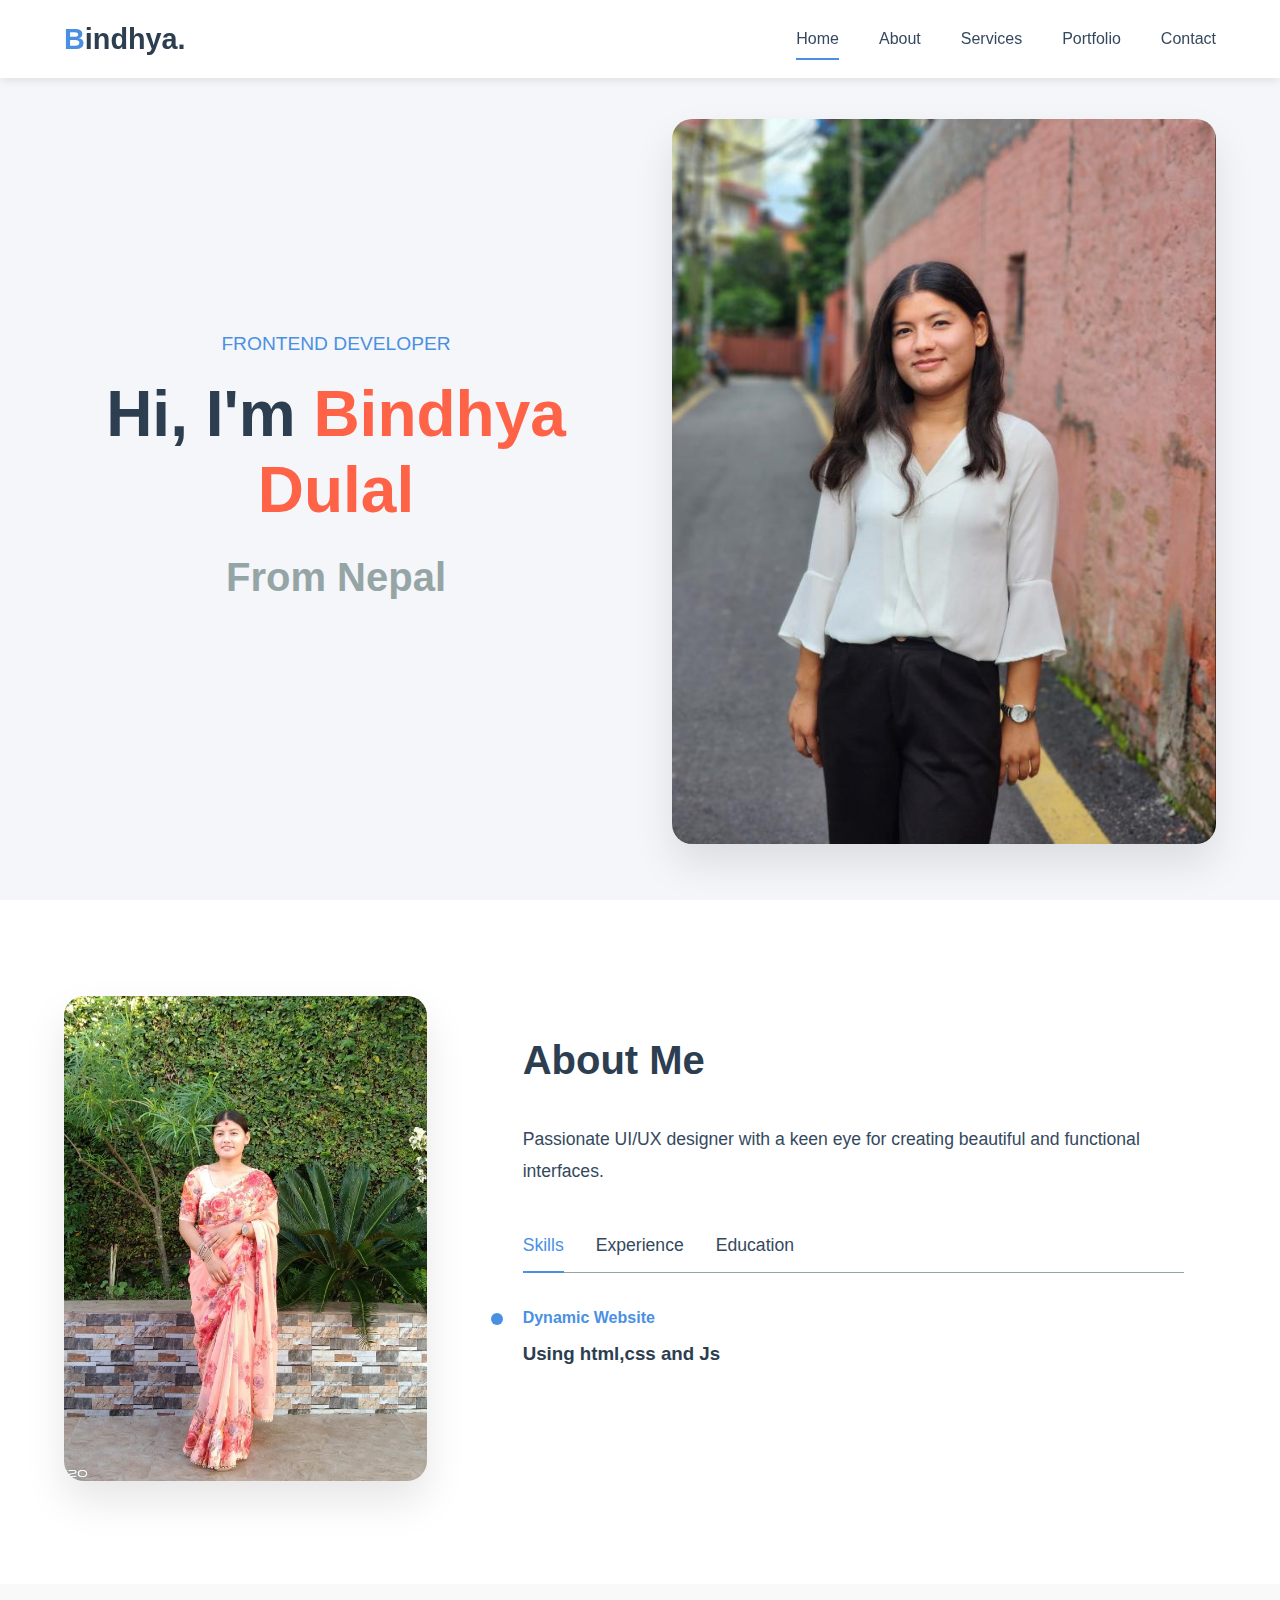
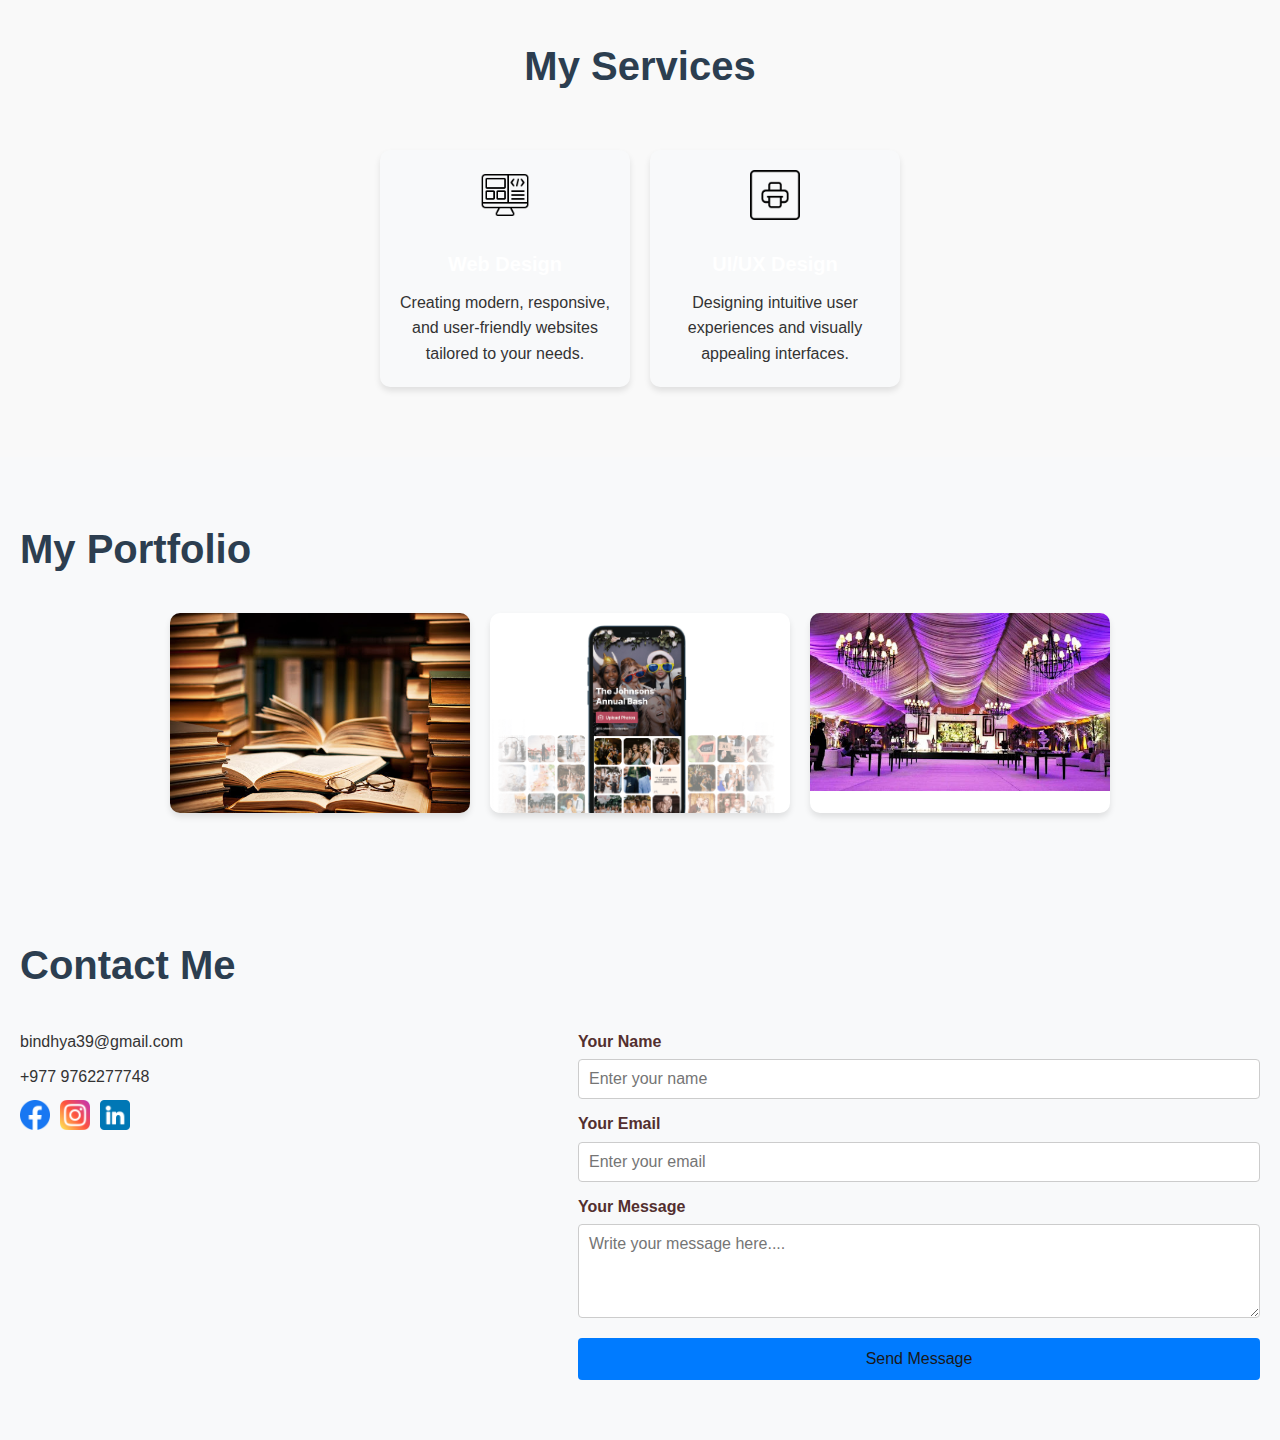
==== index.html @ 045f5d32 "final" ====
<!-- index.html -->
<!DOCTYPE html>
<html lang="en">
<head>
    <meta charset="UTF-8">
    <meta name="viewport" content="width=device-width, initial-scale=1.0">
    <title>Portfolio Website</title>
    <link rel="stylesheet" href="css/style.css">
    <link rel="stylesheet" href="css/navbar.css">
    <link rel="stylesheet" href="css/home.css">
    <link rel="stylesheet" href="css/about.css">
    <link rel="stylesheet" href="css/services.css">
    <link rel="stylesheet" href="css/portfolio.css">
    <link rel="stylesheet" href="css/contact.css">
</head>
<body>
    <!-- Navbar -->
    <nav class="navbar">
        <div class="logo"><span>B</span>indhya.</div>
        <div class="nav-links">
            <a href="#home" class="active">Home</a>
            <a href="#about">About</a>
            <a href="#services">Services</a>
            <a href="#portfolio">Portfolio</a>
            <a href="#contact">Contact</a>
        </div>
        <div class="hamburger">
            <span></span>
            <span></span>
            <span></span>
        </div>
    </nav>

    <!-- Hero Section -->
    <section id="home" class="hero">
        <div class="hero-content">
            <p class="subtitle">FRONTEND DEVELOPER</p>
            <h1 class="hero-title">Hi, I'm <span class="accent">Bindhya Dulal</span></h1>
            <h2 class="hero-subtitle">From Nepal</h2>
        </div>
        <div class="hero-image">
            <img src="img/bin.png" alt="Profile Image">
        </div>
    </section>

    <!-- About Section -->
    <div id="about" class="section about">
        <div class="about-image">
            <img src="img/bin1.png" alt="Profile">
        </div>
        <div class="about-content">
            <h2 class="section-title">About Me</h2>
            <p class="about-text">Passionate UI/UX designer with a keen eye for creating beautiful and functional interfaces.</p>

            <div class="tabs">
                <button class="tab active" data-tab="skills">Skills</button>
                <button class="tab" data-tab="experience">Experience</button>
                <button class="tab" data-tab="education">Education</button>
            </div>

            <div class="tab-content active" id="skills">
                <div class="skill-item">
                    <h4>Dynamic Website</h4>
                    <h3>Using html,css and Js</h3>
                </div>
                <!-- Add more skills -->
            </div>

            <div class="tab-content" id="experience">
                <div class="timeline">
                    <div class="timeline-item">
                        <h4>2022 - Present</h4>
                        <h3>Collge projects and Hackathon</h3>
                    </div>
                    <!-- Add more experience -->
                </div>
            </div>

            <div class="tab-content" id="education">
                <div class="timeline">
                    <div class="timeline-item">
                        <h4>2020-2025</h4>
                        <h3>Bsc.CSIT(NCCS)</h3>
                    </div>
                    <div class="timeline-item">
                        <h4>2020</h4>
                        <h3>+2 Science(KMC)</h3>
                    </div>
                    <div class="timeline-item">
                        <h4>2018</h4>
                        <h3>SEE(Fluorescent Secondary School)</h3>
                    </div>
                </div>
            </div>
        </div>
    </div>

    <!-- Services Section -->
    <div id="services" class="section services">
        <h2 class="section-title">My Services</h2>
        <div class="services-container">
            <!-- Web Design Card -->
            <div class="service-card">
                <div class="service-icon">
                    <img src="img/front-end-programming.png" alt="Web Design">
                </div>
                <h3>Web Design</h3>
                <p>Creating modern, responsive, and user-friendly websites tailored to your needs.</p>
            </div>

            <!-- UI/UX Design Card -->
            <div class="service-card">
                <div class="service-icon">
                    <img src="img/printer.png" alt="UI/UX Design">
                </div>
                <h3>UI/UX Design</h3>
                <p>Designing intuitive user experiences and visually appealing interfaces.</p>
            </div>
        </div>
    </div>



    <!-- Portfolio Section -->
    <div id="portfolio" class="section portfolio">
        <h2 class="section-title">My Portfolio</h2>
        <div class="portfolio-container">
            <!-- Book Review Site Card -->
            <div class="portfolio-card" onclick="openGitHub('https://github.com/bindhyadulal/Book_Review_Site')" >
                <div class="portfolio-image">
                    <img src="img/book.png" alt="Book Review Site">
                </div>
                <div class="portfolio-description">
                    <h3>Book Review Site</h3>
                    <p>A platform for users to review and rate books they've read. Features user authentication and personalized recommendations.</p>
                </div>
            </div>
    
            <!-- Event Photo Sharing System Card -->
            <div class="portfolio-card"onclick="openGitHub('https://github.com/bindhyadulal/Event_photo_sharing_system')" >
                <div class="portfolio-image">
                    <img src="img/share.png" alt="Event Photo Sharing System">
                </div>
                <div class="portfolio-description">
                    <h3>Event Photo Sharing</h3>
                    <p>A web application for guests to upload and share photos during an event. Includes tagging and real-time updates.</p>
                </div>
            </div>
    
            <!-- Event Management System Card -->
            <div class="portfolio-card" onclick="openGitHub('https://github.com/bindhyadulal/Event_management_site')">
                <div class="portfolio-image">
                    <img src="img/event.png" alt="Event Management System">
                </div>
                <div class="portfolio-description">
                    <h3>Event Management System</h3>
                    <p>An event management platform for organizing, scheduling, and tracking events. Includes guest registration and payment integration.</p>
                </div>
            </div>
        </div>
    </div>
    

    <!-- Contact Section -->
    <div id="contact" class="section contact">
        <h2 class="section-title">Contact <span>Me</span></h2>
    
        <div class="contact-container">
            <!-- Left Side: Contact Info -->
            <div class="contact-info">
                <ul>
                    <li>
                        <p>bindhya39@gmail.com</p>
                    </li>
                    <li>
                        <p>+977 9762277748</p>
                    </li>
                    <li>
                        <div class="social-icons">
                            <a href="https://www.facebook.com/bindhyadulal7" target="_blank">
                                <img src="img/facebook.png" alt="Facebook">
                            </a>
                            <a href="https://www.instagram.com/dulalbindhya/" target="_blank">
                                <img src="img/instagram.png" alt="Instagram">
                            </a>
                            <a href="https://www.linkedin.com/in/bindhyadulal/" target="_blank">
                                <img src="img/linkedin.png" alt="LinkedIn">
                            </a>
                        </div>
                    </li>
                </ul>
            </div>
    
            <!-- Right Side: Contact Form -->
            <div class="contact-form">
                <form id="contact-form" method="POST">
                    <div class="form-group">
                        <label for="name">Your Name</label>
                        <input type="text" id="name" name="name" placeholder="Enter your name" required>
                    </div>
                
                    <div class="form-group">
                        <label for="email">Your Email</label>
                        <input type="email" id="email" name="email" placeholder="Enter your email">
                    </div>
                
                    <div class="form-group">
                        <label for="message">Your Message</label>
                        <textarea id="message" name="message" rows="4" placeholder="Write your message here...." required></textarea>
                    </div>
                
                    <button type="submit">Send Message</button>
                </form>
            </div>

            <script>
                function openGitHub(url) {
                    window.open(url, "_blank");
                }
            </script>
            

    <script src="js/main.js"></script>
</body>
</html>
---- css/style.css ----
/* css/style.css */
:root {
    --primary-color: #4A90E2;
    --secondary-color: #2ECC71;
    --background-color: #F5F6FA;
    --dark-color: #2C3E50;
    --light-color: #FFFFFF;
    --accent-color: #E74C3C;
    --text-color: #34495E;
    --gray-color: #95A5A6;
}

* {
    margin: 0;
    padding: 0;
    box-sizing: border-box;
    font-family: 'Inter', sans-serif;
}

body {
    background-color: var(--background-color);
    color: var(--text-color);
    line-height: 1.6;
}

.btn {
    padding: 12px 24px;
    border-radius: 8px;
    font-weight: 500;
    text-decoration: none;
    transition: all 0.3s ease;
}

.btn.primary {
    background-color: var(--primary-color);
    color: var(--light-color);
}

.btn.secondary {
    background-color: transparent;
    border: 2px solid var(--primary-color);
    color: var(--primary-color);
}

.section-title {
    font-size: 2.5rem;
    margin-bottom: 2rem;
    color: var(--dark-color);
}


/* css/home.css */
.hero {
    min-height: 90vh;
    display: grid;
    grid-template-columns: 1fr 1fr;
    gap: 2rem;
    padding: 4rem;
    align-items: center;
}

.hero-title {
    font-size: 4rem;
    margin-bottom: 1rem;
    color: var(--dark-color);
}

.hero-subtitle {
    font-size: 2rem;
    color: var(--gray-color);
}

/* css/about.css */
.about {
    padding: 4rem;
    display: grid;
    grid-template-columns: 1fr 2fr;
    gap: 4rem;
}

.tabs {
    display: flex;
    gap: 2rem;
    margin: 2rem 0;
}

.tab {
    padding: 0.5rem 1rem;
    border: none;
    background: none;
    font-weight: 500;
    color: var(--text-color);
    cursor: pointer;
    position: relative;
}

.tab.active::after {
    content: '';
    position: absolute;
    bottom: -2px;
    left: 0;
    width: 100%;
    height: 2px;
    background-color: var(--primary-color);
}
.hero { background: #111; color: white; text-align: center; }
        .about { background: #222; color: white; }
        .services { background: #333; color: white; }
        .portfolio { background: #444; color: white; }
        .contact { background: #555; color: white; }

        .hero h1 span, .contact h1 span {
            color: #ff6347;
        }

        /* Smooth scrolling for navigation links */
        html {
            scroll-behavior: smooth;
        }
/* Add more component-specific styles */
---- css/navbar.css ----
/* navbar.css */
.navbar {
    position: fixed;
    top: 0;
    left: 0;
    width: 100%;
    background-color: var(--light-color);
    padding: 1rem 5%;
    display: flex;
    justify-content: space-between;
    align-items: center;
    z-index: 1000;
    box-shadow: 0 2px 10px rgba(0, 0, 0, 0.1);
}

.logo {
    font-size: 1.8rem;
    font-weight: 700;
    color: var(--dark-color);
}

.logo span {
    color: var(--primary-color);
}

.nav-links {
    display: flex;
    gap: 2.5rem;
}

.nav-links a {
    color: var(--text-color);
    text-decoration: none;
    font-weight: 500;
    font-size: 1rem;
    position: relative;
    padding: 0.5rem 0;
}

.nav-links a::after {
    content: '';
    position: absolute;
    bottom: 0;
    left: 0;
    width: 0;
    height: 2px;
    background-color: var(--primary-color);
    transition: width 0.3s ease;
}

.nav-links a:hover::after,
.nav-links a.active::after {
    width: 100%;
}

.hamburger {
    display: none;
    cursor: pointer;
    width: 24px;
    height: 24px;
    position: relative;
}

.hamburger span {
    display: block;
    width: 100%;
    height: 2px;
    background-color: var(--dark-color);
    margin: 6px 0;
    transition: transform 0.3s ease;
}

@media (max-width: 768px) {
    .hamburger {
        display: block;
    }

    .nav-links {
        position: fixed;
        top: 70px;
        left: -100%;
        width: 100%;
        height: calc(100vh - 70px);
        background-color: var(--light-color);
        flex-direction: column;
        align-items: center;
        padding-top: 2rem;
        transition: left 0.3s ease;
    }

    .nav-links.active {
        left: 0;
    }

    .hamburger.active span:nth-child(1) {
        transform: rotate(45deg) translate(7px, 7px);
    }

    .hamburger.active span:nth-child(2) {
        opacity: 0;
    }

    .hamburger.active span:nth-child(3) {
        transform: rotate(-45deg) translate(7px, -7px);
    }
}
---- css/home.css ----
/* home.css */
.hero {
    min-height: 100vh;
    display: grid;
    grid-template-columns: 1fr 1fr;
    gap: 4rem;
    padding: 0 5%;
    align-items: center;
    background-color: var(--background-color);
    padding-top: 70px; /* Account for fixed navbar */
}

.hero-content {
    animation: fadeInUp 1s ease;
}

.subtitle {
    color: var(--primary-color);
    font-size: 1.2rem;
    font-weight: 500;
    margin-bottom: 1rem;
}

.hero-title {
    font-size: 4rem;
    line-height: 1.2;
    color: var(--dark-color);
    margin-bottom: 1rem;
}

.hero-title span {
    color: var(--primary-color);
}

.hero-subtitle {
    font-size: 2.5rem;
    color: var(--gray-color);
    margin-bottom: 2rem;
}

.cta-buttons {
    display: flex;
    gap: 1.5rem;
    margin-top: 2rem;
}

.hero-image {
    position: relative;
    animation: fadeInRight 1s ease;
}

.hero-image img {
    width: 100%;
    height: auto;
    border-radius: 20px;
    box-shadow: 0 20px 40px rgba(0, 0, 0, 0.1);
}

.hero-image::after {
    content: '';
    position: absolute;
    top: 20px;
    right: -20px;
    width: 100%;
    height: 100%;
    border: 2px solid var(--primary-color);
    border-radius: 20px;
    z-index: -1;
}

@keyframes fadeInUp {
    from {
        opacity: 0;
        transform: translateY(30px);
    }
    to {
        opacity: 1;
        transform: translateY(0);
    }
}

@keyframes fadeInRight {
    from {
        opacity: 0;
        transform: translateX(30px);
    }
    to {
        opacity: 1;
        transform: translateX(0);
    }
}

@media (max-width: 768px) {
    .hero {
        grid-template-columns: 1fr;
        text-align: center;
        gap: 2rem;
    }

    .hero-title {
        font-size: 3rem;
    }

    .hero-subtitle {
        font-size: 2rem;
    }

    .cta-buttons {
        justify-content: center;
    }

    .hero-image::after {
        display: none;
    }
}
---- css/about.css ----
/* about.css */
.about {
    padding: 6rem 5%;
    background-color: var(--light-color);
}

.about-image {
    position: relative;
    width: 100%;
    height: 100%;
}

.about-image img {
    width: 100%;
    height: auto;
    border-radius: 20px;
    box-shadow: 0 20px 40px rgba(0, 0, 0, 0.1);
}

.about-content {
    padding: 2rem;
}

.about-text {
    font-size: 1.1rem;
    color: var(--text-color);
    margin-bottom: 2rem;
    line-height: 1.8;
}

.tabs {
    display: flex;
    gap: 2rem;
    margin-bottom: 2rem;
    border-bottom: 1px solid var(--gray-color);
}

.tab {
    padding: 1rem 0;
    font-size: 1.1rem;
    font-weight: 500;
    color: var(--text-color);
    cursor: pointer;
    background: none;
    border: none;
    position: relative;
}

.tab.active {
    color: var(--primary-color);
}

.tab.active::after {
    content: '';
    position: absolute;
    bottom: -1px;
    left: 0;
    width: 100%;
    height: 2px;
    background-color: var(--primary-color);
}

.tab-content {
    display: none;
    animation: fadeIn 0.5s ease;
}

.tab-content.active {
    display: block;
}

.skill-item {
    margin-bottom: 2rem;
    position: relative;
}

.skill-item::before {
    content: '';
    position: absolute;
    left: -2rem;
    top: 0.5rem;
    width: 12px;
    height: 12px;
    border-radius: 50%;
    background-color: var(--primary-color);
}

.skill-item::after {
    content: '';
    position: absolute;
    left: -1.6rem;
    top: 1rem;
    width: 2px;
    height: calc(100% + 1rem);
    background-color: var(--gray-color);
}

.skill-item:last-child::after {
    display: none;
}

.skill-item h4 {
    color: var(--primary-color);
    margin-bottom: 0.5rem;
}

.skill-item h3 {
    color: var(--dark-color);
    margin-bottom: 0.5rem;
}

.progress-bar {
    width: 100%;
    height: 8px;
    background-color: var(--background-color);
    border-radius: 4px;
    overflow: hidden;
}

.progress {
    height: 100%;
    background-color: var(--primary-color);
    border-radius: 4px;
    transition: width 1s ease;
}

.timeline {
    position: relative;
    padding-left: 2rem;
}

.timeline-item {
    margin-bottom: 2rem;
    position: relative;
}

.timeline-item::before {
    content: '';
    position: absolute;
    left: -2rem;
    top: 0.5rem;
    width: 12px;
    height: 12px;
    border-radius: 50%;
    background-color: var(--primary-color);
}

.timeline-item::after {
    content: '';
    position: absolute;
    left: -1.6rem;
    top: 1rem;
    width: 2px;
    height: calc(100% + 1rem);
    background-color: var(--gray-color);
}

.timeline-item:last-child::after {
    display: none;
}

.timeline-item h4 {
    color: var(--primary-color);
    margin-bottom: 0.5rem;
}

.timeline-item h3 {
    color: var(--dark-color);
    margin-bottom: 0.5rem;
}

@keyframes fadeIn {
    from {
        opacity: 0;
    }
    to {
        opacity: 1;
    }
}

@media (max-width: 768px) {
    .about {
        padding: 4rem 5%;
    }

    .tabs {
        flex-wrap: wrap;
        gap: 1rem;
    }

    .timeline {
        padding-left: 1.5rem;
    }

    .timeline-item::before {
        left: -1.5rem;
    }

    .timeline-item::after {
        left: -1.1rem;
    }
}
---- css/services.css ----
/* Services Section */
.services {
    text-align: center;
    padding: 50px 20px;
    background: #f9f9f9;
}
/* Services Section */
.services-container {
    display: flex;
    justify-content: center;
    gap: 20px;
    padding: 20px;
}

/* Individual Service Card */
.service-card {
    background-color: #f8f9fa; /* Light gray background */
    border-radius: 10px;
    padding: 20px;
    text-align: center;
    width: 250px;
    transition: background-color 0.3s ease-in-out, transform 0.2s ease-in-out;
    box-shadow: 0px 4px 6px rgba(0, 0, 0, 0.1);
}

/* Service Icon */
.service-icon img {
    width: 50px; /* Adjust icon size */
    height: auto;
    margin-bottom: 10px;
}

/* Service Title */
.service-card h3 {
    font-size: 20px;
    margin: 10px 0;
}

/* Service Description */
.service-card p {
    font-size: 16px;
    color: #333;
}

/* Hover Effect */
.service-card:hover {
    background-color:rgba(173, 216, 230, 0.9); /* Change to blue on hover */
    color: white;
    transform: translateY(-5px); /* Slight lift effect */
}

/* Change text and icon color on hover */
.service-card:hover h3,
.service-card:hover p {
    color: white;
}

.service-card:hover .service-icon img {
    filter: brightness(0) invert(1); /* Makes the icon white */
}
---- css/portfolio.css ----
/* Portfolio Section */
#portfolio {
    background-color: #f8f9fa; /* Light background, same as index.html */
    padding: 60px 20px; /* Add padding around the section */
}

/* Portfolio Container */
.portfolio-container {
    display: flex;
    gap: 20px;
    justify-content: center;
    flex-wrap: wrap;
}

/* Portfolio Card */
.portfolio-card {
    position: relative;
    width: 300px;
    height: 200px;
    background-color: #fff; /* White background for each card */
    border-radius: 10px;
    overflow: hidden;
    box-shadow: 0px 4px 6px rgba(0, 0, 0, 0.1);
    transition: transform 0.3s ease-in-out;
}

/* Portfolio Image */
.portfolio-image img {
    width: 100%;
    height: 100%;
    object-fit: cover;
    transition: opacity 0.3s ease-in-out;
}

/* Portfolio Description (Hidden initially) */
.portfolio-description {
    position: absolute;
    bottom: -100%; /* Initially hidden below the card */
    left: 0;
    right: 0;
    background-color: rgba(173, 216, 230, 0.9); /* Light Blue Background */
    color: white;
    padding: 20px;
    text-align: center;
    transition: bottom 0.4s ease-in-out;
}

/* Portfolio Card Hover Effect */
.portfolio-card:hover {
    transform: translateY(-5px); /* Slight lift effect */
}

/* Show the Description when Hovered */
.portfolio-card:hover .portfolio-description {
    bottom: 0; /* Reveal the description */
}

/* Change Image Opacity on Hover */
.portfolio-card:hover .portfolio-image img {
    opacity: 0.7; /* Slightly fade out the image */
}
---- css/contact.css ----
/* Contact Section */
#contact {
    background-color: #f8f9fa; /* Light background */
    padding: 60px 20px;
}

.contact-container {
    display: flex;
    justify-content: space-between;
    gap: 40px;
}

/* Left Side: Contact Info */
.contact-info {
    flex: 1;
    max-width: 40%;
    color: #333;
    text-decoration: none;
}

.contact-info h3 {
    font-size: 24px;
    margin-bottom: 20px;
}

.contact-info ul {
    list-style: none;
    padding: 0;
}

.contact-info ul li {
    margin-bottom: 10px; /* Reduced margin for better spacing */
    font-size: 16px;
}

.contact-info a:hover {
    color: #007bff;
}

/* Social Icons */
.social-icons {
    display: flex;
    gap: 10px;
}

.social-icons a img {
    width: 30px;
    height: 30px;
    transition: transform 0.3s;
}

.social-icons a:hover img {
    transform: scale(1.1);
}

/* Right Side: Contact Form */
.contact-form {
    flex: 1;
    max-width: 55%;
}

.contact-form h3 {
    font-size: 24px;
    margin-bottom: 20px;
}

.contact-form label {
    display: block;
    margin-bottom: 5px; /* Reduced gap between label and input */
    font-size: 16px;
    color: #532f2f;
    font-weight: bold;
}

.contact-form input, 
.contact-form textarea {
    width: 100%;
    padding: 10px;
    margin-bottom: 10px; /* Reduced gap between fields */
    border: 1px solid #ccc;
    border-radius: 4px;
    font-size: 16px;
}

.contact-form input:focus, 
.contact-form textarea:focus {
    border-color: #007bff;
    outline: none;
}

.contact-form textarea {
    resize: vertical; /* Allow height resizing */
}

.contact-form button {
    background-color: #007bff;
    color: rgb(26, 24, 24);
    padding: 12px 20px;
    border: none;
    border-radius: 4px;
    cursor: pointer;
    font-size: 16px;
    width: 100%;
    transition: background-color 0.3s;
}

.contact-form button:hover {
    background-color: #0056b3;
}

/* Contact Form Wrapper */
.contact-form .form-group {
    margin-bottom:2px; /* Reduced gap between fields */
}
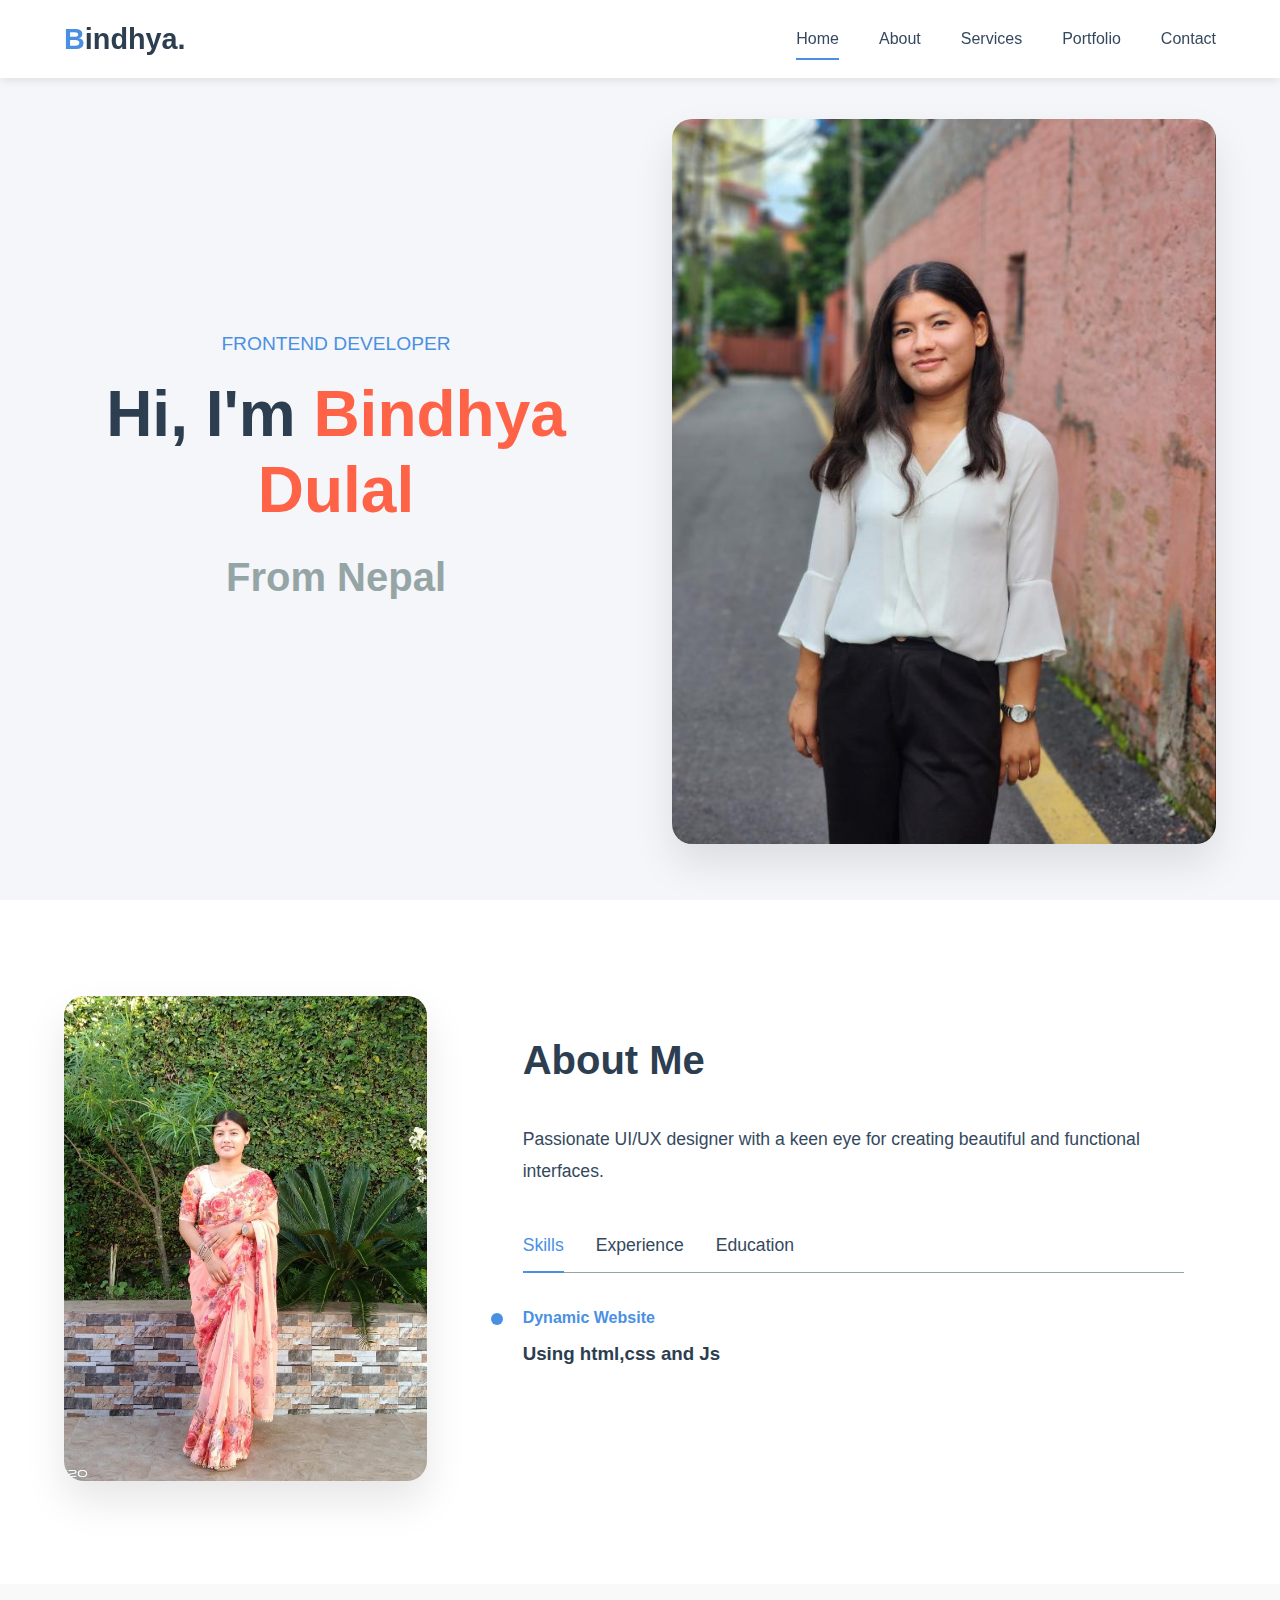
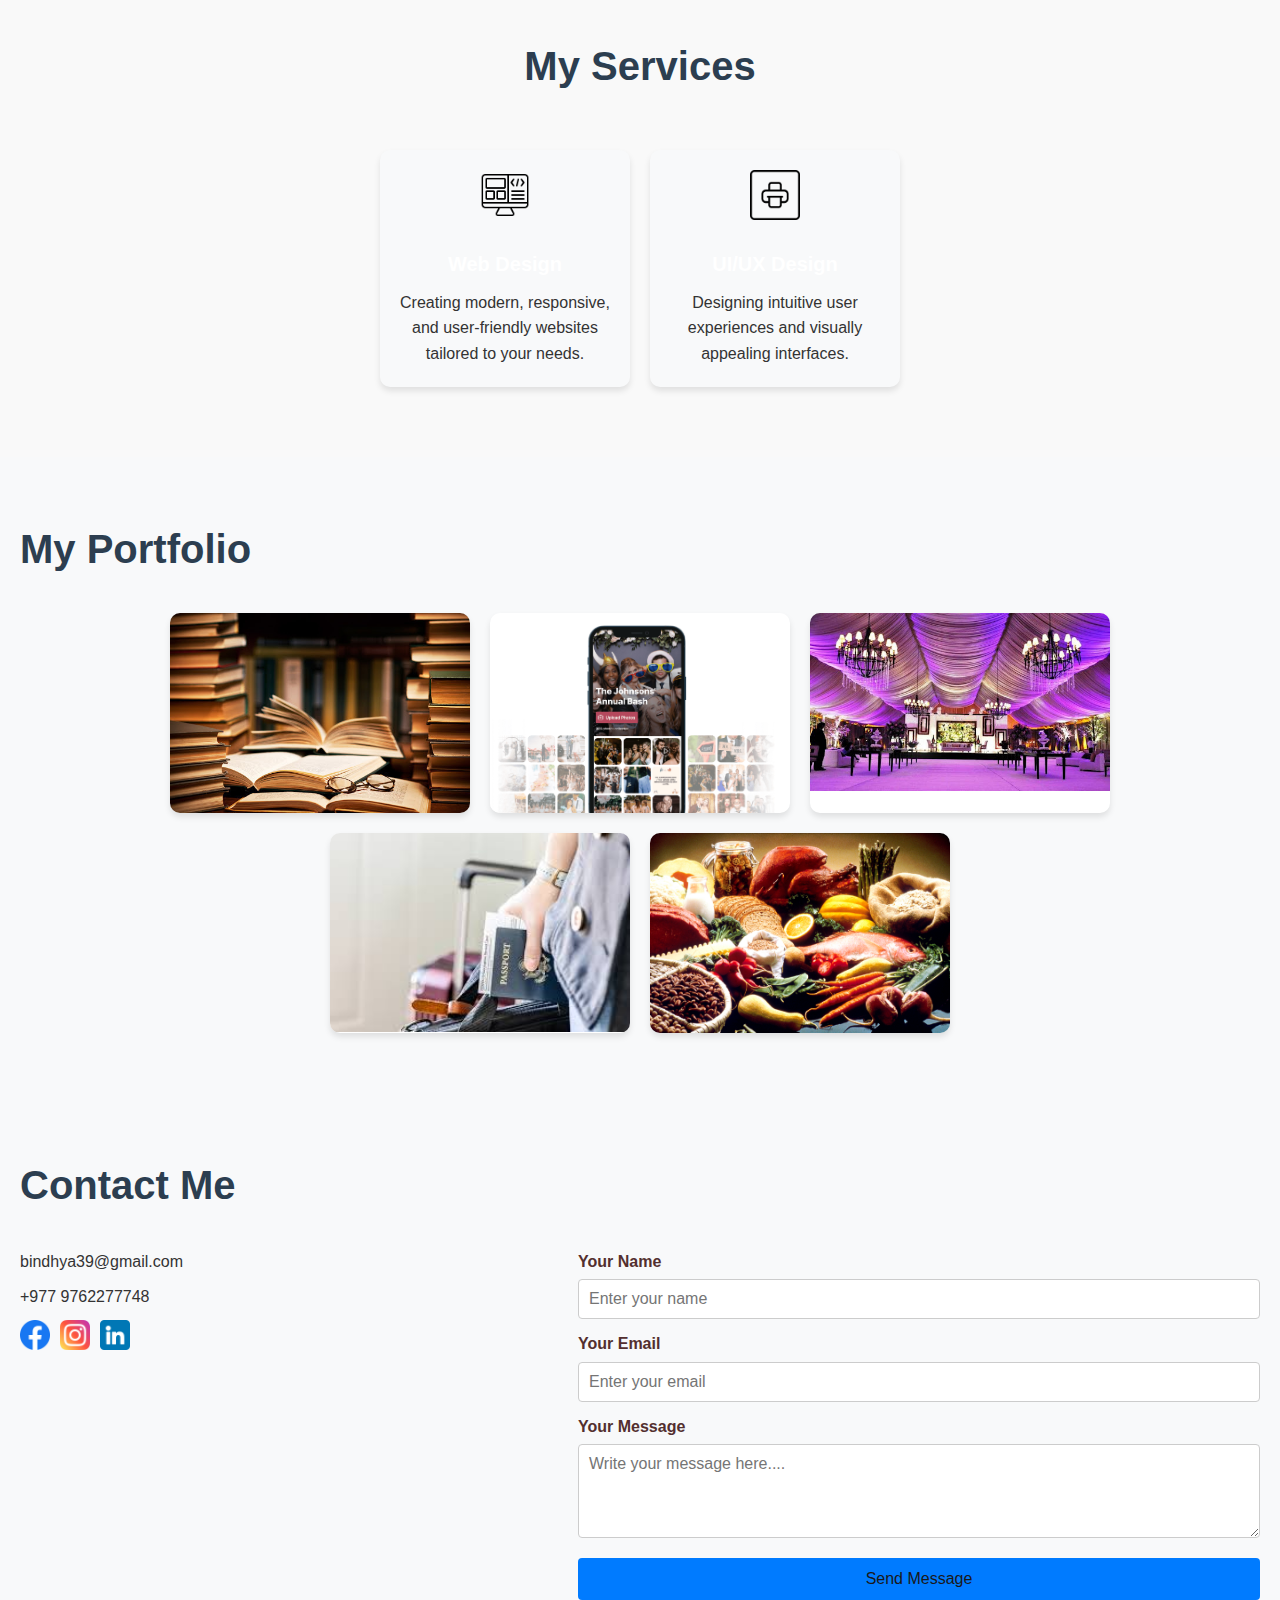
==== commit 82239334: "final2" ====
--- a/index.html
+++ b/index.html
@@ -157,6 +157,29 @@
                     <p>An event management platform for organizing, scheduling, and tracking events. Includes guest registration and payment integration.</p>
                 </div>
             </div>
+
+            <!-- Travel Website Card -->
+            <div class="portfolio-card" onclick="window.open('https://bindhyadulal.github.io/Travel_Website/', '_blank')">
+                <div class="portfolio-image">
+                    <img src="img/travel.png" alt="Travel Website">
+                </div>
+                <div class="portfolio-description">
+                    <h3>Travel Website</h3>
+                    <p>A dynamic platform to explore travel destinations, book trips, and discover travel guides with beautiful visuals and itineraries.</p>
+                </div>
+            </div>
+
+            <!-- Food Website Card -->
+            <div class="portfolio-card" onclick="window.open('https://bindhyadulal.github.io/Food_Website/', '_blank')">
+                <div class="portfolio-image">
+                    <img src="img/food.png" alt="Food Website">
+                </div>
+                <div class="portfolio-description">
+                    <h3>Food Website</h3>
+                    <p>A food lover's hub featuring recipes, restaurant reviews, and a blog for culinary inspiration with interactive features.</p>
+                </div>
+            </div>
+
         </div>
     </div>
     
